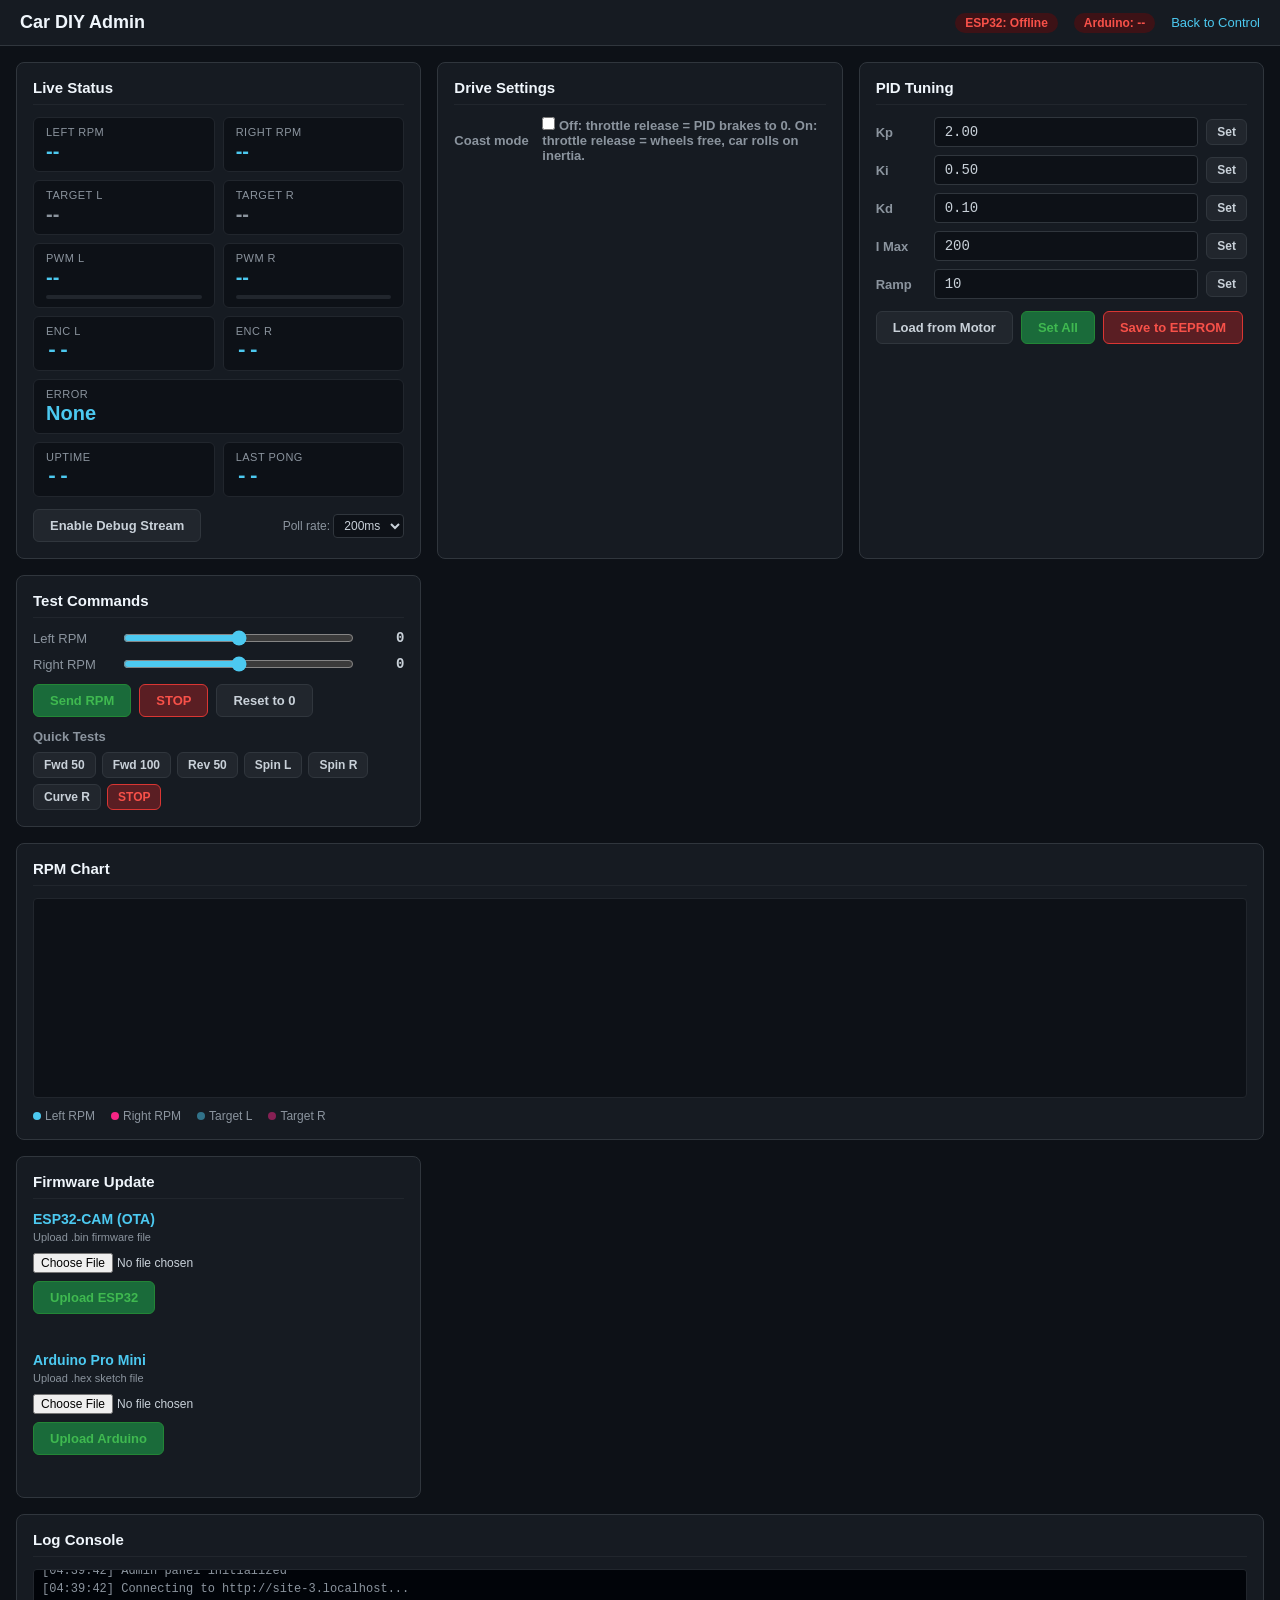
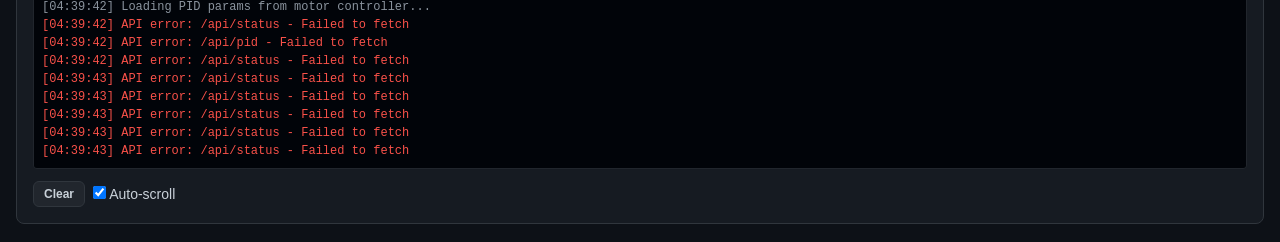
==== firmware_esp32cam/data/admin.html @ 4d1c9fc0 "Add PID tuning, admin debug page, brake, drive UI, captive portal, and doc sync Protocol: add CMD_BR" ====
<!DOCTYPE html>
<html lang="en">
<head>
    <meta charset="UTF-8">
    <meta name="viewport" content="width=device-width, initial-scale=1.0">
    <title>Car DIY - Admin Debug</title>
    <link rel="stylesheet" href="admin.css">
</head>
<body>
    <header>
        <h1>Car DIY Admin</h1>
        <div id="conn-status" class="status-badge disconnected">ESP32: --</div>
        <div id="motor-status" class="status-badge disconnected">Arduino: --</div>
        <a href="/" class="back-link">Back to Control</a>
    </header>

    <div class="panels">
        <!-- Live Status Panel -->
        <section class="panel">
            <h2>Live Status</h2>
            <div class="status-grid">
                <div class="stat-card">
                    <label>Left RPM</label>
                    <span id="s-left-rpm" class="val">--</span>
                </div>
                <div class="stat-card">
                    <label>Right RPM</label>
                    <span id="s-right-rpm" class="val">--</span>
                </div>
                <div class="stat-card">
                    <label>Target L</label>
                    <span id="s-target-l" class="val dim">--</span>
                </div>
                <div class="stat-card">
                    <label>Target R</label>
                    <span id="s-target-r" class="val dim">--</span>
                </div>
                <div class="stat-card">
                    <label>PWM L</label>
                    <span id="s-pwm-l" class="val">--</span>
                    <div class="bar"><div id="bar-pwm-l" class="bar-fill"></div></div>
                </div>
                <div class="stat-card">
                    <label>PWM R</label>
                    <span id="s-pwm-r" class="val">--</span>
                    <div class="bar"><div id="bar-pwm-r" class="bar-fill"></div></div>
                </div>
                <div class="stat-card">
                    <label>Enc L</label>
                    <span id="s-enc-l" class="val mono">--</span>
                </div>
                <div class="stat-card">
                    <label>Enc R</label>
                    <span id="s-enc-r" class="val mono">--</span>
                </div>
                <div class="stat-card wide">
                    <label>Error</label>
                    <span id="s-error" class="val">None</span>
                </div>
                <div class="stat-card">
                    <label>Uptime</label>
                    <span id="s-uptime" class="val mono">--</span>
                </div>
                <div class="stat-card">
                    <label>Last Pong</label>
                    <span id="s-pong-age" class="val mono">--</span>
                </div>
            </div>
            <div class="panel-actions">
                <button id="btn-debug-toggle" class="btn">Enable Debug Stream</button>
                <label class="rate-label">Poll rate:
                    <select id="poll-rate">
                        <option value="100">100ms</option>
                        <option value="200" selected>200ms</option>
                        <option value="500">500ms</option>
                        <option value="1000">1s</option>
                    </select>
                </label>
            </div>
        </section>

        <!-- Drive Settings Panel -->
        <section class="panel">
            <h2>Drive Settings</h2>
            <div class="pid-row">
                <label style="width:80px">Coast mode</label>
                <label class="toggle-label" style="flex:1">
                    <input type="checkbox" id="coast-checkbox">
                    <span class="toggle-text">Off: throttle release = PID brakes to 0. On: throttle release = wheels free, car rolls on inertia.</span>
                </label>
            </div>
        </section>

        <!-- PID Tuning Panel -->
        <section class="panel">
            <h2>PID Tuning</h2>
            <div class="pid-grid">
                <div class="pid-row">
                    <label>Kp</label>
                    <input type="number" id="pid-kp" step="0.01" min="0" max="99.99" value="2.00">
                    <button class="btn sm" onclick="setPid('kp')">Set</button>
                </div>
                <div class="pid-row">
                    <label>Ki</label>
                    <input type="number" id="pid-ki" step="0.01" min="0" max="99.99" value="0.50">
                    <button class="btn sm" onclick="setPid('ki')">Set</button>
                </div>
                <div class="pid-row">
                    <label>Kd</label>
                    <input type="number" id="pid-kd" step="0.01" min="0" max="99.99" value="0.10">
                    <button class="btn sm" onclick="setPid('kd')">Set</button>
                </div>
                <div class="pid-row">
                    <label>I Max</label>
                    <input type="number" id="pid-imax" step="1" min="0" max="1000" value="200">
                    <button class="btn sm" onclick="setPid('imax')">Set</button>
                </div>
                <div class="pid-row">
                    <label>Ramp</label>
                    <input type="number" id="pid-ramp" step="1" min="1" max="50" value="10">
                    <button class="btn sm" onclick="setPid('ramp')">Set</button>
                </div>
            </div>
            <div class="panel-actions">
                <button id="btn-pid-load" class="btn" onclick="loadPid()">Load from Motor</button>
                <button id="btn-pid-set-all" class="btn accent" onclick="setAllPid()">Set All</button>
                <button id="btn-pid-save" class="btn danger" onclick="savePid()">Save to EEPROM</button>
            </div>
        </section>

        <!-- Test Commands Panel -->
        <section class="panel">
            <h2>Test Commands</h2>
            <div class="test-grid">
                <div class="test-row">
                    <label>Left RPM</label>
                    <input type="range" id="test-left" min="-130" max="130" value="0">
                    <span id="test-left-val" class="mono">0</span>
                </div>
                <div class="test-row">
                    <label>Right RPM</label>
                    <input type="range" id="test-right" min="-130" max="130" value="0">
                    <span id="test-right-val" class="mono">0</span>
                </div>
            </div>
            <div class="panel-actions">
                <button id="btn-test-send" class="btn accent" onclick="sendTestCmd()">Send RPM</button>
                <button id="btn-test-stop" class="btn danger" onclick="sendStop()">STOP</button>
                <button class="btn" onclick="resetSliders()">Reset to 0</button>
            </div>
            <h3>Quick Tests</h3>
            <div class="quick-tests">
                <button class="btn sm" onclick="quickTest(50,50)">Fwd 50</button>
                <button class="btn sm" onclick="quickTest(100,100)">Fwd 100</button>
                <button class="btn sm" onclick="quickTest(-50,-50)">Rev 50</button>
                <button class="btn sm" onclick="quickTest(50,-50)">Spin L</button>
                <button class="btn sm" onclick="quickTest(-50,50)">Spin R</button>
                <button class="btn sm" onclick="quickTest(80,40)">Curve R</button>
                <button class="btn sm danger" onclick="sendStop()">STOP</button>
            </div>
        </section>

        <!-- RPM Chart Panel -->
        <section class="panel wide-panel">
            <h2>RPM Chart</h2>
            <canvas id="rpm-chart" width="600" height="200"></canvas>
            <div class="chart-legend">
                <span class="legend-item"><span class="dot" style="background:#4cc9f0"></span>Left RPM</span>
                <span class="legend-item"><span class="dot" style="background:#f72585"></span>Right RPM</span>
                <span class="legend-item"><span class="dot" style="background:#4cc9f080"></span>Target L</span>
                <span class="legend-item"><span class="dot" style="background:#f7258580"></span>Target R</span>
            </div>
        </section>

        <!-- Firmware Update Panel -->
        <section class="panel">
            <h2>Firmware Update</h2>
            <div class="fw-section">
                <h3>ESP32-CAM (OTA)</h3>
                <p>Upload .bin firmware file</p>
                <input type="file" id="esp32-file" accept=".bin">
                <button class="btn accent" id="esp32-upload-btn">Upload ESP32</button>
                <div class="fw-progress" id="esp32-progress"></div>
            </div>
            <div class="fw-section" style="margin-top:12px">
                <h3>Arduino Pro Mini</h3>
                <p>Upload .hex sketch file</p>
                <input type="file" id="avr-file" accept=".hex">
                <button class="btn accent" id="avr-upload-btn">Upload Arduino</button>
                <div class="fw-progress" id="avr-progress"></div>
            </div>
        </section>

        <!-- Log Console -->
        <section class="panel wide-panel">
            <h2>Log Console</h2>
            <div id="log-console" class="log-console"></div>
            <div class="panel-actions">
                <button class="btn sm" onclick="clearLog()">Clear</button>
                <label><input type="checkbox" id="log-auto-scroll" checked> Auto-scroll</label>
            </div>
        </section>
    </div>

    <script src="admin.js"></script>
</body>
</html>
---- firmware_esp32cam/data/admin.css ----
* {
    margin: 0;
    padding: 0;
    box-sizing: border-box;
}

body {
    background: #0d1117;
    color: #c9d1d9;
    font-family: -apple-system, BlinkMacSystemFont, 'Segoe UI', sans-serif;
    font-size: 14px;
    min-height: 100vh;
}

header {
    display: flex;
    align-items: center;
    gap: 16px;
    padding: 12px 20px;
    background: #161b22;
    border-bottom: 1px solid #30363d;
}

header h1 {
    font-size: 18px;
    color: #f0f6fc;
    flex: 1;
}

.back-link {
    color: #4cc9f0;
    text-decoration: none;
    font-size: 13px;
}

.status-badge {
    font-size: 12px;
    padding: 3px 10px;
    border-radius: 12px;
    font-weight: 600;
}

.status-badge.connected { background: #0d421b; color: #3fb950; }
.status-badge.disconnected { background: #3d1216; color: #f85149; }

/* Panels Layout */
.panels {
    display: grid;
    grid-template-columns: repeat(auto-fit, minmax(340px, 1fr));
    gap: 16px;
    padding: 16px;
    max-width: 1400px;
    margin: 0 auto;
}

.panel {
    background: #161b22;
    border: 1px solid #30363d;
    border-radius: 8px;
    padding: 16px;
}

.panel h2 {
    font-size: 15px;
    color: #f0f6fc;
    margin-bottom: 12px;
    padding-bottom: 8px;
    border-bottom: 1px solid #21262d;
}

.panel h3 {
    font-size: 13px;
    color: #8b949e;
    margin: 12px 0 8px;
}

.wide-panel {
    grid-column: 1 / -1;
}

/* Status Grid */
.status-grid {
    display: grid;
    grid-template-columns: repeat(2, 1fr);
    gap: 8px;
}

.stat-card {
    background: #0d1117;
    border: 1px solid #21262d;
    border-radius: 6px;
    padding: 8px 12px;
    display: flex;
    flex-direction: column;
    gap: 2px;
}

.stat-card.wide {
    grid-column: span 2;
}

.stat-card label {
    font-size: 11px;
    color: #8b949e;
    text-transform: uppercase;
    letter-spacing: 0.5px;
}

.stat-card .val {
    font-size: 20px;
    font-weight: 700;
    color: #4cc9f0;
}

.stat-card .val.dim { color: #8b949e; }
.mono { font-family: 'Consolas', 'Monaco', monospace; }

/* PWM Bars */
.bar {
    height: 4px;
    background: #21262d;
    border-radius: 2px;
    margin-top: 4px;
}

.bar-fill {
    height: 100%;
    background: #4cc9f0;
    border-radius: 2px;
    width: 0%;
    transition: width 0.15s;
}

/* PID Grid */
.pid-grid {
    display: flex;
    flex-direction: column;
    gap: 8px;
}

.pid-row {
    display: flex;
    align-items: center;
    gap: 8px;
}

.pid-row label {
    width: 50px;
    font-size: 13px;
    font-weight: 600;
    color: #8b949e;
}

.pid-row input {
    flex: 1;
    background: #0d1117;
    border: 1px solid #30363d;
    color: #c9d1d9;
    padding: 6px 10px;
    border-radius: 4px;
    font-size: 14px;
    font-family: 'Consolas', monospace;
}

.pid-row input:focus {
    outline: none;
    border-color: #4cc9f0;
}

/* Test Sliders */
.test-grid {
    display: flex;
    flex-direction: column;
    gap: 10px;
}

.test-row {
    display: flex;
    align-items: center;
    gap: 10px;
}

.test-row label {
    width: 80px;
    font-size: 13px;
    color: #8b949e;
}

.test-row input[type="range"] {
    flex: 1;
    accent-color: #4cc9f0;
}

.test-row span {
    width: 40px;
    text-align: right;
    font-size: 14px;
    font-weight: 600;
}

.quick-tests {
    display: flex;
    flex-wrap: wrap;
    gap: 6px;
}

/* Buttons */
.btn {
    background: #21262d;
    color: #c9d1d9;
    border: 1px solid #30363d;
    padding: 8px 16px;
    border-radius: 6px;
    font-size: 13px;
    font-weight: 600;
    cursor: pointer;
}

.btn:hover { background: #30363d; }
.btn:active { background: #484f58; }

.btn.sm {
    padding: 5px 10px;
    font-size: 12px;
}

.btn.accent {
    background: #1a6b3a;
    border-color: #238636;
    color: #3fb950;
}

.btn.accent:hover { background: #238636; }

.btn.danger {
    background: #5a1e23;
    border-color: #da3633;
    color: #f85149;
}

.btn.danger:hover { background: #6e2428; }

.panel-actions {
    display: flex;
    gap: 8px;
    margin-top: 12px;
    align-items: center;
    flex-wrap: wrap;
}

.rate-label {
    font-size: 12px;
    color: #8b949e;
    margin-left: auto;
}

.rate-label select {
    background: #0d1117;
    color: #c9d1d9;
    border: 1px solid #30363d;
    padding: 3px 6px;
    border-radius: 4px;
    font-size: 12px;
}

/* Chart */
#rpm-chart {
    width: 100%;
    height: 200px;
    background: #0d1117;
    border: 1px solid #21262d;
    border-radius: 4px;
}

.chart-legend {
    display: flex;
    gap: 16px;
    margin-top: 8px;
    font-size: 12px;
    color: #8b949e;
}

.legend-item { display: flex; align-items: center; gap: 4px; }
.dot {
    width: 8px;
    height: 8px;
    border-radius: 50%;
    display: inline-block;
}

/* Log Console */
.log-console {
    background: #010409;
    border: 1px solid #21262d;
    border-radius: 4px;
    height: 200px;
    overflow-y: auto;
    padding: 8px;
    font-family: 'Consolas', 'Monaco', monospace;
    font-size: 12px;
    line-height: 1.5;
}

.log-console .log-entry {
    white-space: pre-wrap;
    word-break: break-all;
}

.log-entry.info { color: #8b949e; }
.log-entry.data { color: #4cc9f0; }
.log-entry.warn { color: #d29922; }
.log-entry.error { color: #f85149; }
.log-entry.success { color: #3fb950; }

/* Firmware Upload */
.fw-section h3 {
    color: #4cc9f0;
    margin-bottom: 4px;
    font-size: 14px;
}

.fw-section p {
    color: #8b949e;
    font-size: 11px;
    margin-bottom: 10px;
}

.fw-section input[type="file"] {
    display: block;
    width: 100%;
    margin-bottom: 8px;
    font-size: 12px;
    color: #c9d1d9;
}

.fw-progress {
    margin-top: 8px;
    font-size: 12px;
    min-height: 18px;
    color: #3fb950;
}

.fw-progress.error {
    color: #f85149;
}

/* Responsive */
@media (max-width: 700px) {
    .panels {
        grid-template-columns: 1fr;
    }
    .status-grid {
        grid-template-columns: repeat(2, 1fr);
    }
}
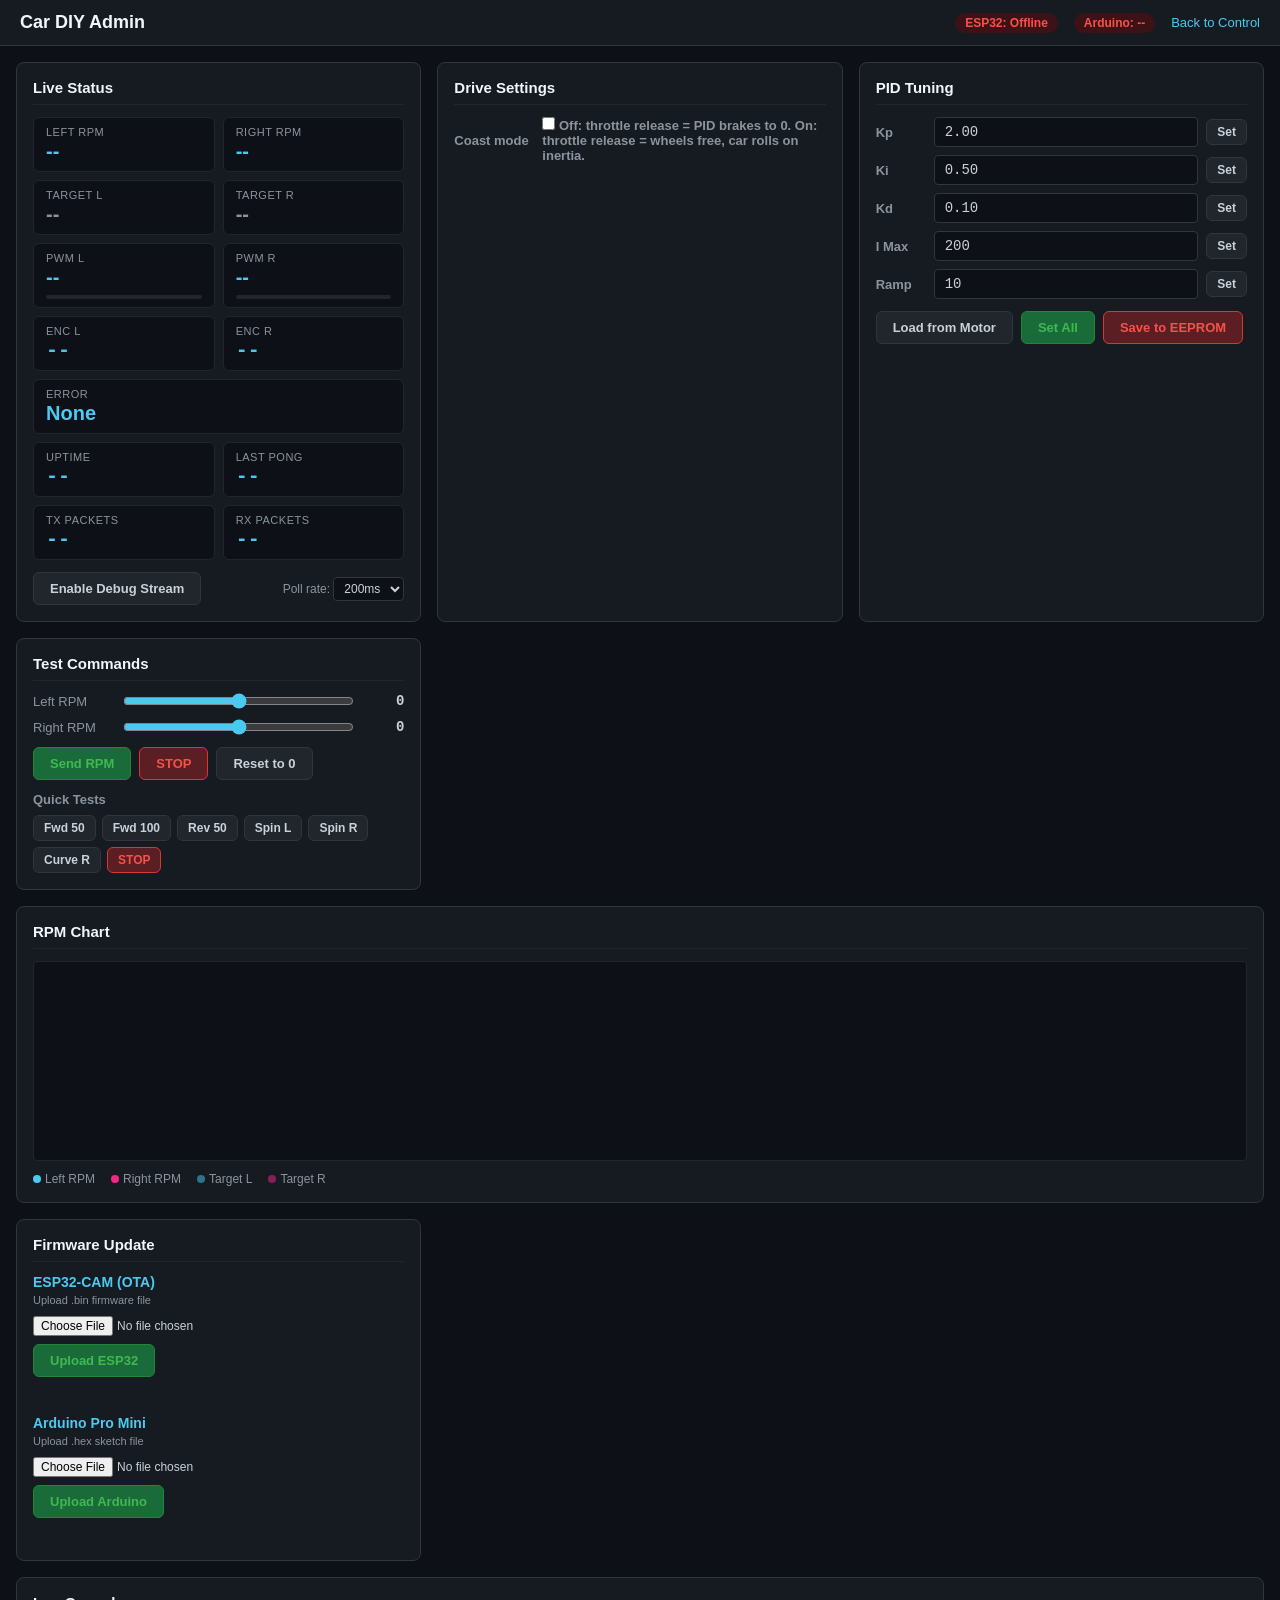
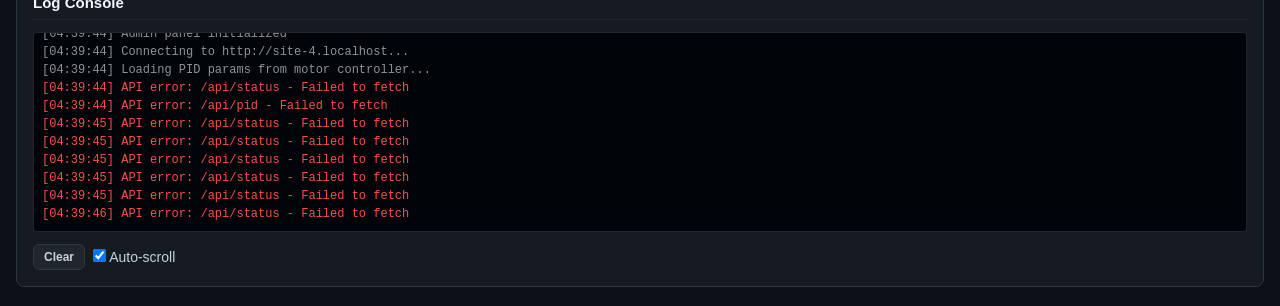
==== commit 5ea12b49: "Fix ESP32-CAM pin assignments for reliable USB flashing, add TX/RX counters Pin assignment finalized" ====
--- a/firmware_esp32cam/data/admin.html
+++ b/firmware_esp32cam/data/admin.html
@@ -65,6 +65,14 @@
                     <label>Last Pong</label>
                     <span id="s-pong-age" class="val mono">--</span>
                 </div>
+                <div class="stat-card">
+                    <label>TX Packets</label>
+                    <span id="s-tx-count" class="val mono">--</span>
+                </div>
+                <div class="stat-card">
+                    <label>RX Packets</label>
+                    <span id="s-rx-count" class="val mono">--</span>
+                </div>
             </div>
             <div class="panel-actions">
                 <button id="btn-debug-toggle" class="btn">Enable Debug Stream</button>
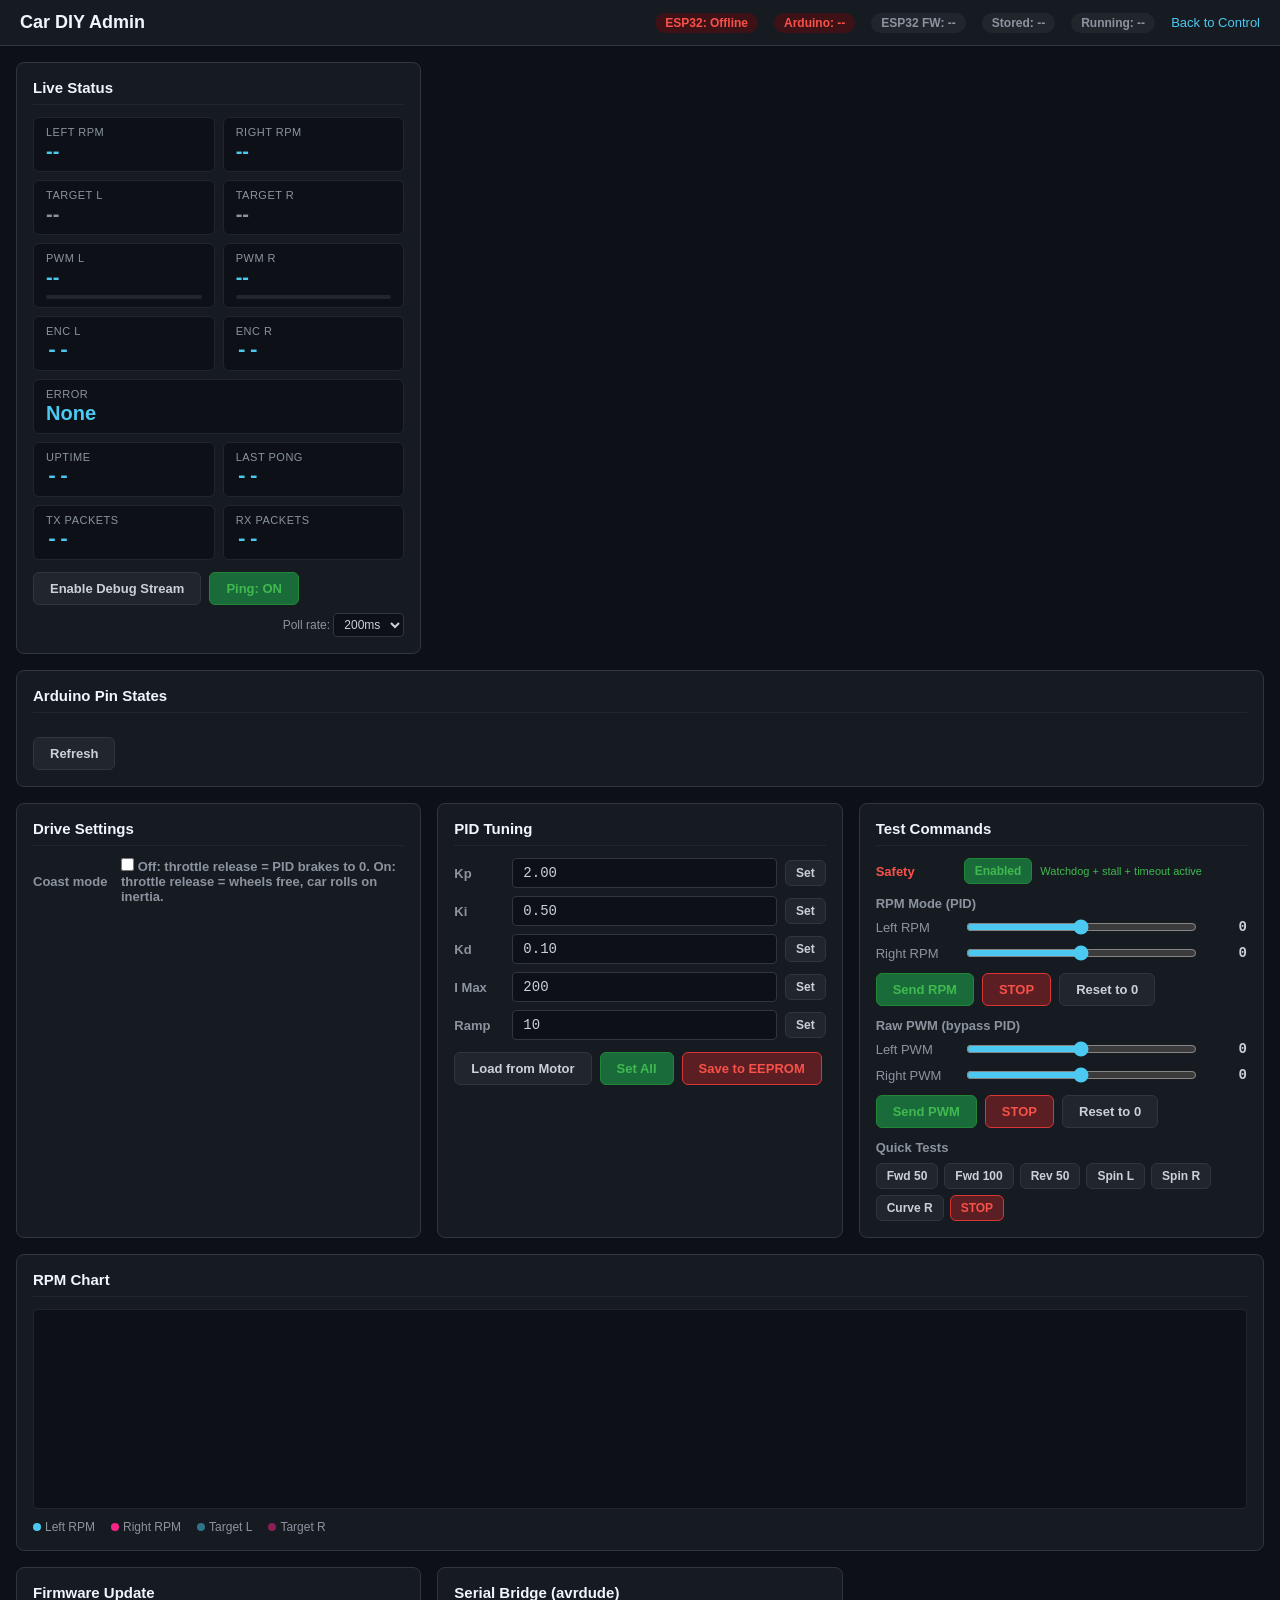
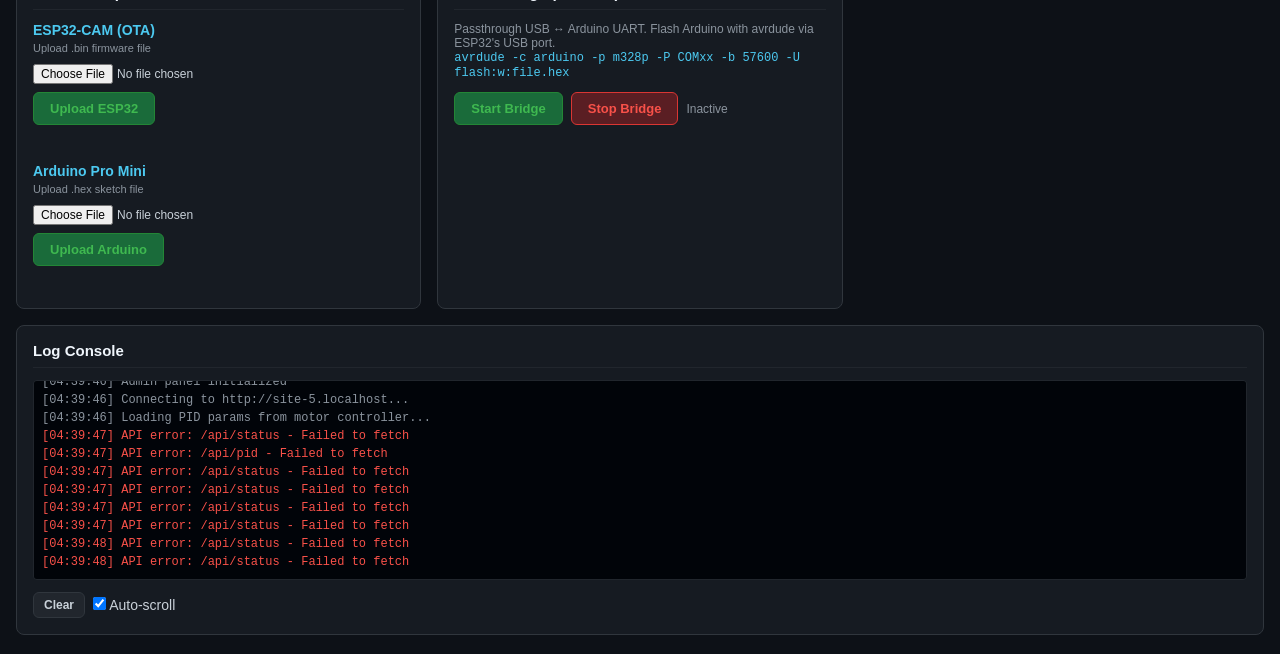
==== commit 35dcb01c: "Rewrite UART protocol V2: strict request/response, auto-flash, version tracking Protocol V2 (shared/" ====
--- a/firmware_esp32cam/data/admin.html
+++ b/firmware_esp32cam/data/admin.html
@@ -11,6 +11,9 @@
         <h1>Car DIY Admin</h1>
         <div id="conn-status" class="status-badge disconnected">ESP32: --</div>
         <div id="motor-status" class="status-badge disconnected">Arduino: --</div>
+        <div id="esp32-fw" class="status-badge" style="background:#21262d;color:#8b949e">ESP32 FW: --</div>
+        <div id="motor-fw-stored" class="status-badge" style="background:#21262d;color:#8b949e">Stored: --</div>
+        <div id="motor-fw-running" class="status-badge" style="background:#21262d;color:#8b949e">Running: --</div>
         <a href="/" class="back-link">Back to Control</a>
     </header>
 
@@ -76,6 +79,7 @@
             </div>
             <div class="panel-actions">
                 <button id="btn-debug-toggle" class="btn">Enable Debug Stream</button>
+                <button id="btn-ping-toggle" class="btn accent">Ping: ON</button>
                 <label class="rate-label">Poll rate:
                     <select id="poll-rate">
                         <option value="100">100ms</option>
@@ -87,6 +91,15 @@
             </div>
         </section>
 
+        <!-- Arduino Pin States -->
+        <section class="panel wide-panel">
+            <h2>Arduino Pin States</h2>
+            <div id="pin-grid" class="pin-grid"></div>
+            <div class="panel-actions">
+                <button class="btn" onclick="refreshPins()">Refresh</button>
+            </div>
+        </section>
+
         <!-- Drive Settings Panel -->
         <section class="panel">
             <h2>Drive Settings</h2>
@@ -139,6 +152,16 @@
         <!-- Test Commands Panel -->
         <section class="panel">
             <h2>Test Commands</h2>
+
+            <!-- Safety Toggle -->
+            <div class="pid-row" style="margin-bottom:10px">
+                <label style="width:80px;color:#f85149;font-weight:700">Safety</label>
+                <button id="btn-safety" class="btn sm accent" onclick="toggleSafety()">Enabled</button>
+                <span id="safety-status" style="font-size:11px;color:#3fb950">Watchdog + stall + timeout active</span>
+            </div>
+
+            <!-- RPM Mode (via PID) -->
+            <h3>RPM Mode (PID)</h3>
             <div class="test-grid">
                 <div class="test-row">
                     <label>Left RPM</label>
@@ -156,6 +179,27 @@
                 <button id="btn-test-stop" class="btn danger" onclick="sendStop()">STOP</button>
                 <button class="btn" onclick="resetSliders()">Reset to 0</button>
             </div>
+
+            <!-- Raw PWM Mode (bypass PID) -->
+            <h3>Raw PWM (bypass PID)</h3>
+            <div class="test-grid">
+                <div class="test-row">
+                    <label>Left PWM</label>
+                    <input type="range" id="raw-left" min="-255" max="255" value="0">
+                    <span id="raw-left-val" class="mono">0</span>
+                </div>
+                <div class="test-row">
+                    <label>Right PWM</label>
+                    <input type="range" id="raw-right" min="-255" max="255" value="0">
+                    <span id="raw-right-val" class="mono">0</span>
+                </div>
+            </div>
+            <div class="panel-actions">
+                <button class="btn accent" onclick="sendRawPwm()">Send PWM</button>
+                <button class="btn danger" onclick="sendStop()">STOP</button>
+                <button class="btn" onclick="resetRawSliders()">Reset to 0</button>
+            </div>
+
             <h3>Quick Tests</h3>
             <div class="quick-tests">
                 <button class="btn sm" onclick="quickTest(50,50)">Fwd 50</button>
@@ -199,6 +243,20 @@
             </div>
         </section>
 
+        <!-- Serial Bridge Panel -->
+        <section class="panel">
+            <h2>Serial Bridge (avrdude)</h2>
+            <p style="font-size:12px;color:#8b949e;margin-bottom:8px">
+                Passthrough USB ↔ Arduino UART. Flash Arduino with avrdude via ESP32's USB port.<br>
+                <code style="color:#4cc9f0">avrdude -c arduino -p m328p -P COMxx -b 57600 -U flash:w:file.hex</code>
+            </p>
+            <div class="panel-actions">
+                <button id="btn-bridge-start" class="btn accent" onclick="startBridge()">Start Bridge</button>
+                <button id="btn-bridge-stop" class="btn danger" onclick="stopBridge()">Stop Bridge</button>
+                <span id="bridge-status" style="font-size:12px;color:#8b949e">Inactive</span>
+            </div>
+        </section>
+
         <!-- Log Console -->
         <section class="panel wide-panel">
             <h2>Log Console</h2>
--- a/firmware_esp32cam/data/admin.css
+++ b/firmware_esp32cam/data/admin.css
@@ -312,6 +312,57 @@
 .log-entry.error { color: #f85149; }
 .log-entry.success { color: #3fb950; }
 
+/* Pin State Grid */
+.pin-grid {
+    display: grid;
+    grid-template-columns: repeat(7, 1fr);
+    gap: 6px;
+}
+
+.pin-box {
+    background: #0d1117;
+    border: 2px solid #21262d;
+    border-radius: 6px;
+    padding: 6px;
+    text-align: center;
+    font-size: 11px;
+}
+
+.pin-box .pin-num {
+    font-weight: 700;
+    color: #f0f6fc;
+    font-size: 13px;
+}
+
+.pin-box .pin-mode {
+    font-size: 10px;
+    font-weight: 600;
+    margin-top: 2px;
+}
+
+.pin-box .pin-val {
+    font-family: 'Consolas', monospace;
+    font-size: 12px;
+    margin-top: 2px;
+}
+
+.pin-box.mode-in  { border-color: #8b949e; }
+.pin-box.mode-out { border-color: #3fb950; }
+.pin-box.mode-pwm { border-color: #d29922; }
+
+.pin-box.val-high { background: #0d2818; border-color: #3fb950; }
+.pin-box.val-low  { background: #1a1207; border-color: #d29922; }
+
+.pin-box .pin-mode.mode-in  { color: #8b949e; }
+.pin-box .pin-mode.mode-out { color: #3fb950; }
+.pin-box .pin-mode.mode-pwm { color: #d29922; }
+
+.pin-box .pin-label {
+    font-size: 9px;
+    color: #484f58;
+    margin-top: 1px;
+}
+
 /* Firmware Upload */
 .fw-section h3 {
     color: #4cc9f0;
